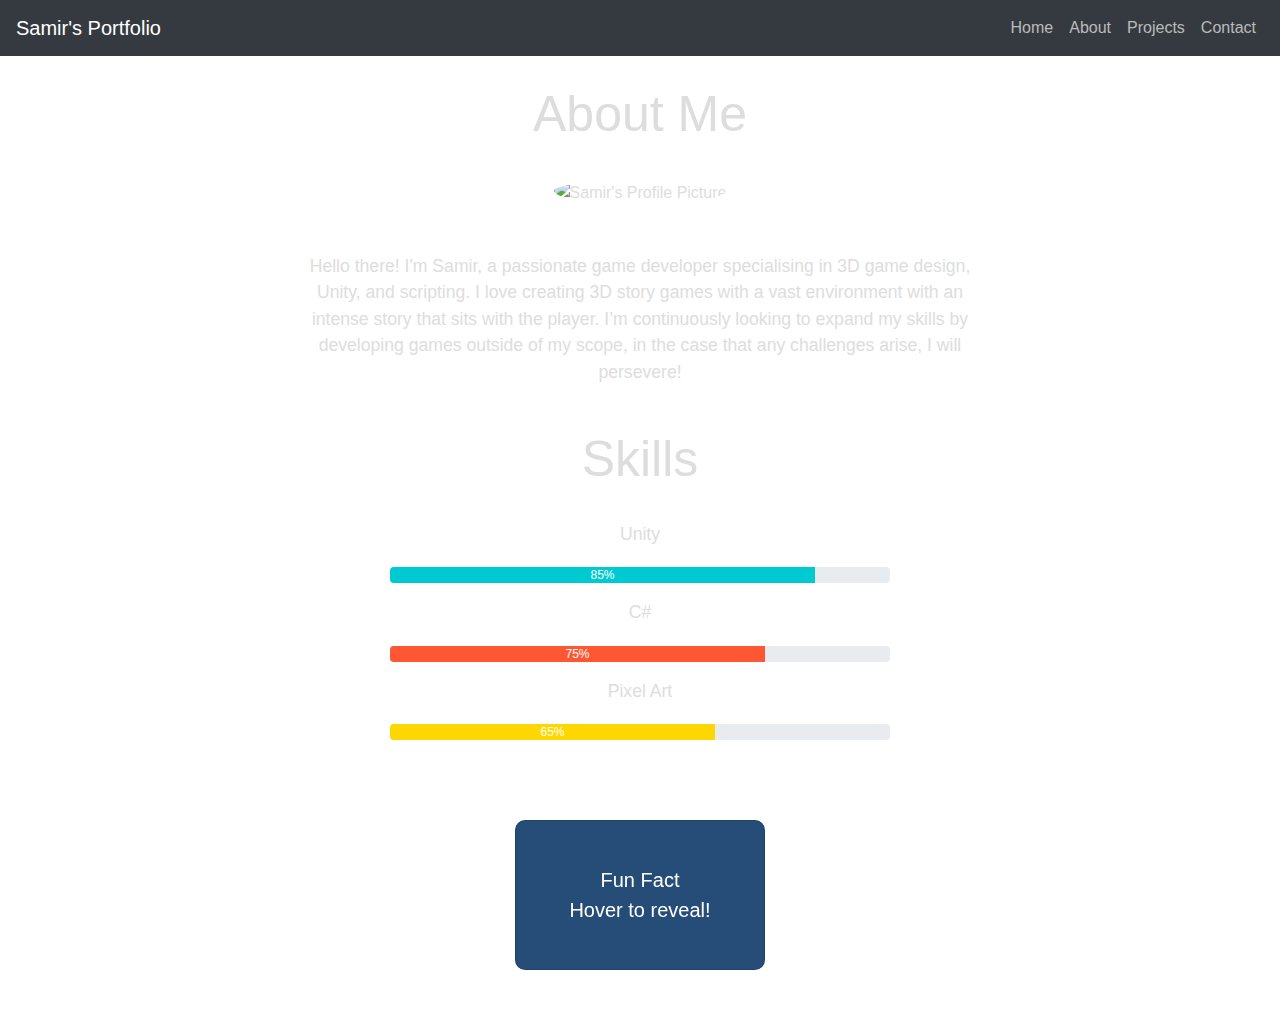
==== about.html @ fea89506 "Add files via upload" ====
<!DOCTYPE html>
<html lang="en">
<head>
    <meta charset="UTF-8">
    <meta name="viewport" content="width=device-width, initial-scale=1.0">
    <title>About - Sam's Game Portfolio</title>
    <link rel="stylesheet" href="https://stackpath.bootstrapcdn.com/bootstrap/4.5.2/css/bootstrap.min.css">
    <link rel="stylesheet" href="styles.css">
</head>
<body>

<!-- Navigation Bar -->
<nav class="navbar navbar-expand-lg navbar-dark bg-dark">
    <a class="navbar-brand" href="index.html">Samir's Portfolio</a>
    <button class="navbar-toggler" type="button" data-toggle="collapse" data-target="#navbarNav" aria-controls="navbarNav" aria-expanded="false" aria-label="Toggle navigation">
        <span class="navbar-toggler-icon"></span>
    </button>
    <div class="collapse navbar-collapse" id="navbarNav">
        <ul class="navbar-nav ml-auto">
            <li class="nav-item"><a class="nav-link" href="index.html">Home</a></li>
            <li class="nav-item"><a class="nav-link" href="about.html">About</a></li>
            <li class="nav-item"><a class="nav-link" href="projects.html">Projects</a></li>
            <li class="nav-item"><a class="nav-link" href="contact.html">Contact</a></li>
        </ul>
    </div>
</nav>

<!-- About Section -->
<section class="about-section">
    <div class="container text-center">
        
        <br>
        <h2 style="font-size: 50px">About Me </h2>
        
        <br>
        <!-- Profile Picture -->
        <div class="profile-pic-container">
            <img src="images/profile-picture.png" alt="Samir's Profile Picture" class="img-fluid rounded-circle profile-pic">
        </div>
        <br><br>

        <p>Hello there! I'm Samir, a passionate game developer specialising in 3D game design, Unity, and scripting. I love creating 3D story games with a vast environment with an intense story that sits with the player. I’m continuously looking to expand my skills by developing games outside of my scope, in the case that any challenges arise, I will persevere!</p>
        <br>

        <!-- Skills Section -->
        <h3 style="font-size: 50px;">Skills</h3>
        <br>
        <div class="skills-container">
            <p>Unity</p>
            <div class="progress mb-3">
                <div class="progress-bar unity-bar" role="progressbar" style="width: 85%;" aria-valuenow="85" aria-valuemin="0" aria-valuemax="100">85%</div>
            </div>
            <p>C#</p>
            <div class="progress mb-3">
                <div class="progress-bar csharp-bar" role="progressbar" style="width: 75%;" aria-valuenow="75" aria-valuemin="0" aria-valuemax="100">75%</div>
            </div>
            <p>Pixel Art</p>
            <div class="progress mb-3">
                <div class="progress-bar pixelart-bar" role="progressbar" style="width: 65%;" aria-valuenow="65" aria-valuemin="0" aria-valuemax="100">65%</div>
            </div>            
        </div>
        <br>

        <!-- Fun Fact Flip Card -->
        <div class="fun-fact">
            <div class="card">
                <div class="card-front">Fun Fact <br> Hover to reveal!</div>
                <div class="card-back">I've recently played in Telkom VS Masters at Comic Con!</div>
            </div>
        </div>
    </div>
</section>

<script src="https://code.jquery.com/jquery-3.5.1.min.js"></script>
<script src="https://stackpath.bootstrapcdn.com/bootstrap/4.5.2/js/bootstrap.min.js"></script>
</body>
</html>
---- styles.css ----
/* General Styles */
body, html {
    margin: 0;
    padding: 0;
    font-family: Arial, sans-serif;
    overflow-x: hidden;
}

/* home Section */
.home-section {
    background-image: url('images/ghost_concept_art_3.webp'); /* Replace with a relevant hero image */
    background-size: cover;
    background-attachment: fixed; /* Parallax effect */
    background-position: center;
    height: 100vh;
    display: flex;
    align-items: center;
    justify-content: center;
    color: white;
    position: relative;
}

/* Overlay for better text visibility */
.home-section::before {
    content: "";
    position: absolute;
    top: 0;
    left: 0;
    width: 100%;
    height: 100%;
    background: rgba(0, 0, 0, 0.5); /* Adjust opacity as needed */
    z-index: 1;
}

.home-section-content {
    position: relative;
    z-index: 2;
}

/* Typewriter Text Styling */
#typewriter {
    font-size: 1.5rem;
    color: #00ffbf; /* Highlight color */
    font-weight: 300;
    white-space: nowrap;
    overflow: hidden;
    border-right: 2px solid #00ffbf;
    animation: typing 3.5s steps(40, end), blink 0.75s step-end infinite;
}

/* New Animation for Blinking Cursor */
@keyframes blink {
    50% {
        border-color: transparent;
    }
}

/* Blinking Cursor (added as a class) */
.blink-cursor {
    border-color: transparent !important;
}

/* Hover Effect for Name */
.hover-effect:hover {
    color: #00ffbf; /* Highlight on hover */
    transform: scale(1.1); /* Slight zoom */
    transition: all 0.3s ease;
}

/* Navigation Bar Styling */
.navbar {
    position: fixed;
    top: 0;
    width: 100%;
    z-index: 10;
}

.navbar-nav .nav-link {
    color: #bbb !important;
}

.navbar-nav .nav-link:hover {
    color: #fff !important;
}

/* Profile Picture Styling */
.profile-pic {
    width: 200px;
    height: 250px;
    object-fit: cover; /* Ensures the image scales without distortion */
    margin: 0 auto;
    padding-top: 5px;
    padding-bottom: 0px;
}

/* About Section Styling */
.about-section {
    position: relative;
    padding: 60px 0;
    color: #dddddd; /* Keep text color unaffected */
    z-index: 1; /* Ensure content is above the background */
}

.about-section::before {
    content: "";
    position: absolute;
    top: 0;
    left: 0;
    width: 100%;
    height: 100%;
    background-image: url('images/wow-background.avif');
    background-size: cover;
    background-position: center;
    background-attachment: fixed;
    filter: brightness(0.25); /* Adjust brightness as needed */
    z-index: -1; /* Position behind the content */
    opacity: 1; /* Optional: adjust transparency if needed */
}

.about-section h2,
.about-section p,
.about-section h3 {
    color: #dddddd;
}

.about-section p {
    font-size: 1.1rem;
    max-width: 700px;
    margin: 0 auto 20px;
}

.skills-container {
    max-width: 500px;
    margin: 0 auto;
}

/* Custom Progress Bar Colors */
.unity-bar {
    background-color: #00cad1 !important; /* Custom color for Unity */
}

.csharp-bar {
    background-color: #ff5733 !important; /* Custom color for C# */
}

.pixelart-bar {
    background-color: #ffd700 !important; /* Custom color for Pixel Art */
}


/* Fun Fact Flip Card Styling */
.fun-fact {
    margin-top: 40px;
    display: flex;
    justify-content: center;
    align-items: center;
}

.card {
    width: 250px;
    height: 150px;
    text-align: center;
    background-color: #254d77;
    color: #fff;
    border-radius: 10px;
    display: flex;
    align-items: center;
    justify-content: center;
    cursor: pointer;
    transition: transform 0.5s;
    perspective: 1000px;
}

.card-front,
.card-back {
    position: absolute;
    backface-visibility: hidden;
    width: 100%;
    height: 100%;
    display: flex;
    align-items: center;
    justify-content: center;
    font-size: 1.25rem;
    padding: 20px;
}

.card-back {
    transform: rotateY(180deg);
}

.card:hover .card-front {
    transform: rotateY(180deg);
}

.card:hover .card-back {
    transform: rotateY(0deg);
}

/* Contact Section Styling */
.contact-section {
    position: relative;
    padding: 60px 0;
    color: #dddddd; /* Keep text color unaffected */
    min-height: 100vh; /* Ensure the section covers the entire height of the viewport */
    z-index: 1; /* Ensure content is above the background */
}

.contact-section::before {
    content: "";
    position: absolute;
    top: 0;
    left: 0;
    width: 100%;
    height: 100%;
    background-image: url('images/wow-background.avif');
    background-size: cover;
    background-position: center;
    background-attachment: fixed; /* Optional: keep or remove based on mobile compatibility */
    z-index: -1; /* Position behind the content */
}

.contact-section::after {
    content: "";
    position: absolute;
    top: 0;
    left: 0;
    width: 100%;
    height: 100%;
    background-color: rgba(0, 0, 0, 0.5); /* Black semi-transparent overlay */
    z-index: -1; /* Ensure overlay stays behind the content */
}

.section-title {
    font-size: 2.5rem;
    color: #ffffff;
    margin-bottom: 30px;
}
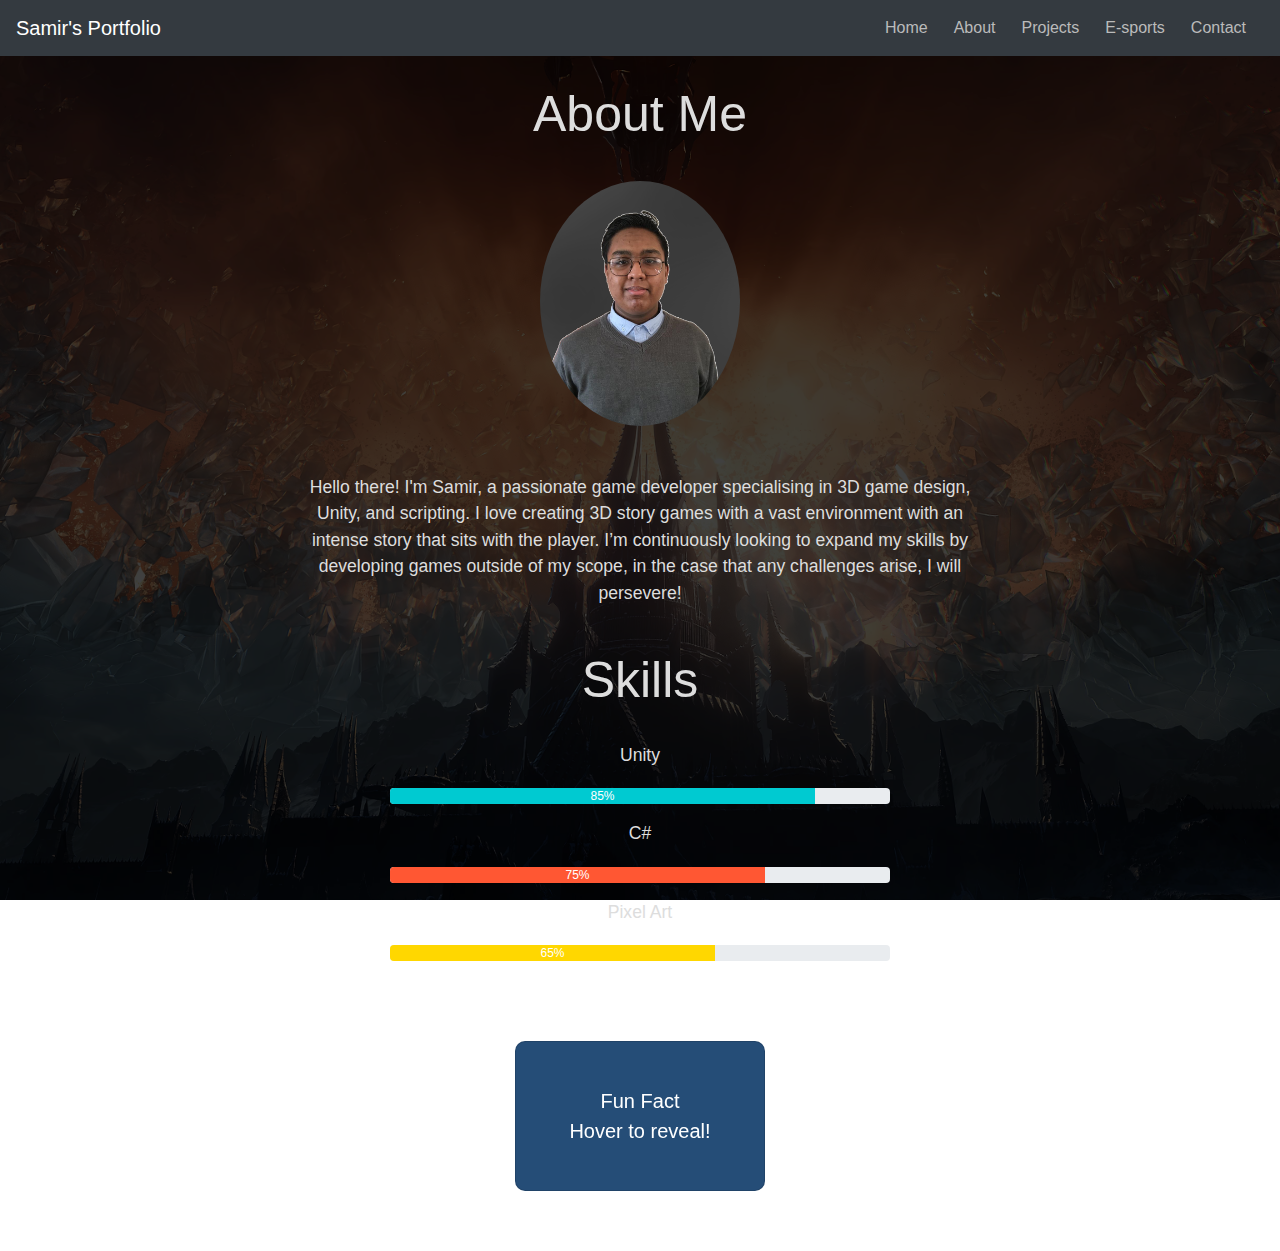
==== commit 55cc2f76: "Add files via upload" ====
--- a/about.html
+++ b/about.html
@@ -17,10 +17,11 @@
     </button>
     <div class="collapse navbar-collapse" id="navbarNav">
         <ul class="navbar-nav ml-auto">
-            <li class="nav-item"><a class="nav-link" href="index.html">Home</a></li>
-            <li class="nav-item"><a class="nav-link" href="about.html">About</a></li>
-            <li class="nav-item"><a class="nav-link" href="projects.html">Projects</a></li>
-            <li class="nav-item"><a class="nav-link" href="contact.html">Contact</a></li>
+            <li class="nav-item" style="margin-right: 10px;"><a class="nav-link" href="index.html">Home</a></li>
+            <li class="nav-item" style="margin-right: 10px;"><a class="nav-link" href="about.html">About</a></li>
+            <li class="nav-item" style="margin-right: 10px;"><a class="nav-link" href="projects.html">Projects</a></li>
+            <li class="nav-item" style="margin-right: 10px;"><a class="nav-link" href="esports.html">E-sports</a></li>
+            <li class="nav-item" style="margin-right: 10px;"><a class="nav-link" href="contact.html">Contact</a></li>
         </ul>
     </div>
 </nav>
--- a/styles.css
+++ b/styles.css
@@ -8,9 +8,9 @@
 
 /* home Section */
 .home-section {
-    background-image: url('images/ghost_concept_art_3.webp'); /* Replace with a relevant hero image */
+    background-image: url('images/ghost_concept_art_3.webp');
     background-size: cover;
-    background-attachment: fixed; /* Parallax effect */
+    background-attachment: fixed; 
     background-position: center;
     height: 100vh;
     display: flex;
@@ -28,7 +28,7 @@
     left: 0;
     width: 100%;
     height: 100%;
-    background: rgba(0, 0, 0, 0.5); /* Adjust opacity as needed */
+    background: rgba(0, 0, 0, 0.5);
     z-index: 1;
 }
 
@@ -48,7 +48,7 @@
     animation: typing 3.5s steps(40, end), blink 0.75s step-end infinite;
 }
 
-/* New Animation for Blinking Cursor */
+/* Animation for Blinking Cursor */
 @keyframes blink {
     50% {
         border-color: transparent;
@@ -87,7 +87,7 @@
 .profile-pic {
     width: 200px;
     height: 250px;
-    object-fit: cover; /* Ensures the image scales without distortion */
+    object-fit: cover; 
     margin: 0 auto;
     padding-top: 5px;
     padding-bottom: 0px;
@@ -97,8 +97,8 @@
 .about-section {
     position: relative;
     padding: 60px 0;
-    color: #dddddd; /* Keep text color unaffected */
-    z-index: 1; /* Ensure content is above the background */
+    color: #dddddd;
+    z-index: 1; 
 }
 
 .about-section::before {
@@ -112,9 +112,9 @@
     background-size: cover;
     background-position: center;
     background-attachment: fixed;
-    filter: brightness(0.25); /* Adjust brightness as needed */
-    z-index: -1; /* Position behind the content */
-    opacity: 1; /* Optional: adjust transparency if needed */
+    filter: brightness(0.25);
+    z-index: -1;
+    opacity: 1; 
 }
 
 .about-section h2,
@@ -196,13 +196,32 @@
     transform: rotateY(0deg);
 }
 
+/* Projects section */
+.projects-section {
+    padding: 60px 0;
+    background-color: #121212;
+    color: #dddddd;
+}
+
+.project-title {
+    font-size: 1.5rem;
+    font-weight: bold;
+    color: #dddddd;
+}
+
+.carousel-item img {
+    width: 100%;
+    height: auto;
+    object-fit: cover;
+}
+
 /* Contact Section Styling */
 .contact-section {
     position: relative;
     padding: 60px 0;
-    color: #dddddd; /* Keep text color unaffected */
-    min-height: 100vh; /* Ensure the section covers the entire height of the viewport */
-    z-index: 1; /* Ensure content is above the background */
+    color: #dddddd;
+    min-height: 100vh;
+    z-index: 1; 
 }
 
 .contact-section::before {
@@ -215,8 +234,8 @@
     background-image: url('images/wow-background.avif');
     background-size: cover;
     background-position: center;
-    background-attachment: fixed; /* Optional: keep or remove based on mobile compatibility */
-    z-index: -1; /* Position behind the content */
+    background-attachment: fixed; 
+    z-index: -1; 
 }
 
 .contact-section::after {
@@ -226,12 +245,71 @@
     left: 0;
     width: 100%;
     height: 100%;
-    background-color: rgba(0, 0, 0, 0.5); /* Black semi-transparent overlay */
-    z-index: -1; /* Ensure overlay stays behind the content */
+    background-color: rgba(0, 0, 0, 0.5);
+    z-index: -1; 
 }
 
 .section-title {
     font-size: 2.5rem;
     color: #ffffff;
     margin-bottom: 30px;
-}+}
+
+.telkom-masters-section {
+    height: 100vh;
+    align-items: center;
+    justify-content: center;
+    color: white;
+    position: relative;
+}
+
+.telkom-masters-section::before{
+    content: "";
+    position: absolute;
+    top: 0;
+    left: 0;
+    width: 100%;
+    height: 100%;
+    background-image: url('images/VS-masters/Telkom-VS-Gaming-bg.jpg');
+    background-size: cover;
+    background-position: center;
+    background-attachment: fixed;
+    filter: brightness(0.1);
+    z-index: -1;
+    opacity: 1; 
+}
+
+.telkom-masters-section h2 {
+    color: #fff;
+}
+
+.lan-image {
+    display: flex;
+    flex-wrap: wrap;
+    gap: 20px;
+    justify-content: center;
+}
+
+.lan-image img {
+    flex: 1 1 30%;
+    max-width: 30%;
+    height: 300px;
+    object-fit: cover;
+    border: #ffffff solid 2px;
+    border-radius: 10px;
+    transition: transform 0.3s ease, box-shadow 0.3s ease; 
+}
+
+.lan-image img:hover {
+    transform: scale(1.05); 
+    box-shadow: 0 4px 8px rgba(0, 0, 0, 0.3);
+}
+
+@media (max-width: 768px) {
+    .lan-image img {
+        width: 100%;
+        height: auto;
+    }
+}
+
+
